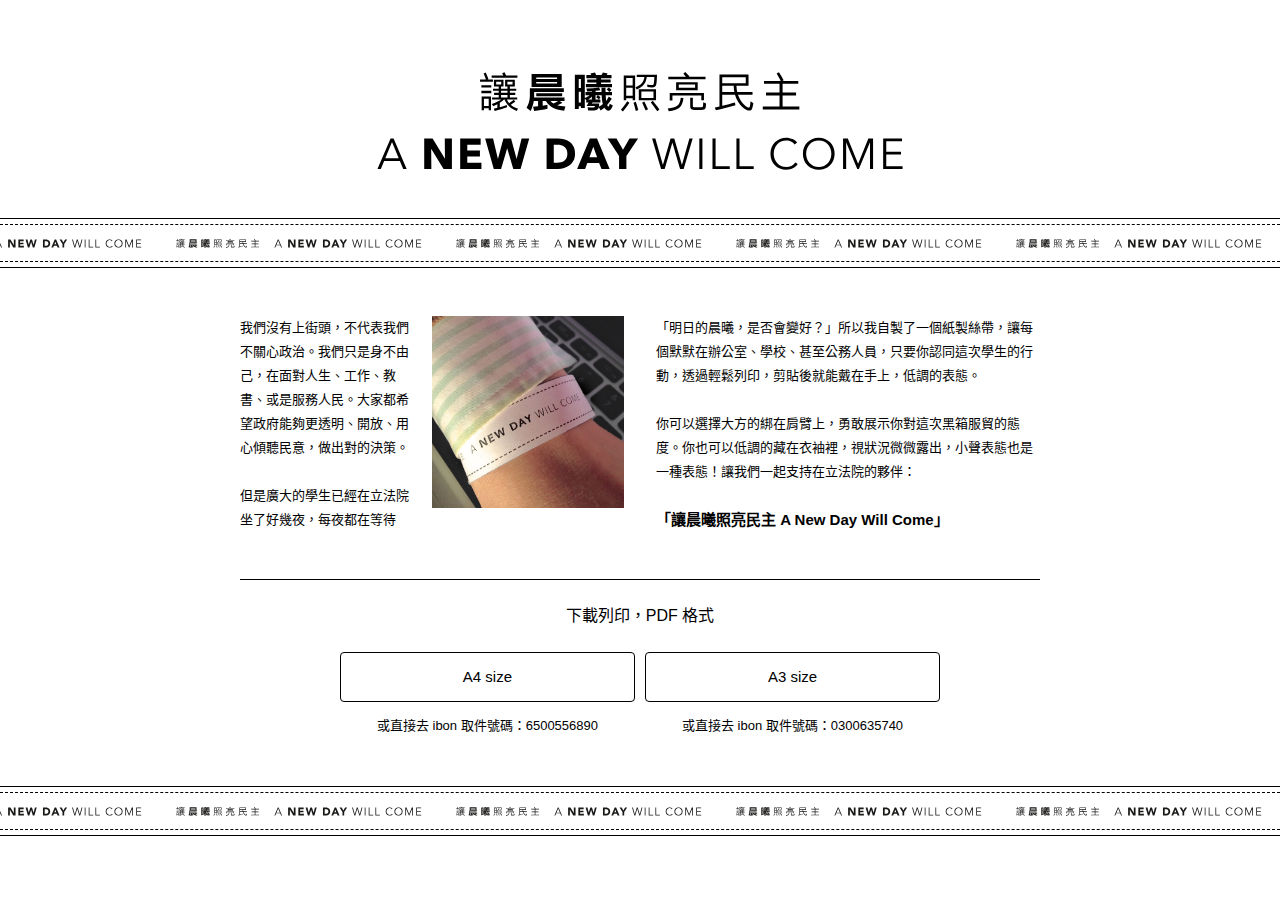
==== index.html @ ab0fb855 "gh pages init" ====
<!DOCTYPE html><html class="no-js " lang="zh-TW"><head><meta charset="utf-8"><title>讓晨曦照亮民主 A New Day Will Come</title><meta content="width=device-width, initial-scale=1, maximum-scale=1" name="viewport"><link href="stylesheets/screen.css" rel="stylesheet" type="text/css"></head><body><div class="page"><div class="header"><h1 class="logo">讓晨曦照亮民主 A New Day Will Come</h1></div><div class="ribbon"><div class="ribbon-inner"></div></div><div class="text"><div class="text-inner"><img class="a" src="images/a.jpg"><p>我們沒有上街頭，不代表我們不關心政治。我們只是身不由己，在面對人生、工作、教書、或是服務人民。大家都希望政府能夠更透明、開放、用心傾聽民意，做出對的決策。</p><p>但是廣大的學生已經在立法院坐了好幾夜，每夜都在等待「明日的晨曦，是否會變好？」所以我自製了一個紙製絲帶，讓每個默默在辦公室、學校、甚至公務人員，只要你認同這次學生的行動，透過輕鬆列印，剪貼後就能戴在手上，低調的表態。</p><p>你可以選擇大方的綁在肩臂上，勇敢展示你對這次黑箱服貿的態度。你也可以低調的藏在衣袖裡，視狀況微微露出，小聲表態也是一種表態！讓我們一起支持在立法院的夥伴：</p><h3>「讓晨曦照亮民主 A New Day Will Come」</h3></div></div><div class="download"><h2>下載列印，PDF 格式</h2><div class="download-pdf a4"><h3><a href="images/newday-ribbon-a4.pdf">A4 size</a></h3><p>或直接去 ibon 取件號碼：<b>6500556890</b></p></div><div class="download-pdf a3"><h3><a href="images/newday-ribbon-a3.pdf">A3 size</a></h3><p>或直接去 ibon 取件號碼：<b>0300635740</b></p></div></div><div class="ribbon"><div class="ribbon-inner"></div></div></div></body></html>
---- stylesheets/screen.css ----
html,body,div,span,applet,object,iframe,h1,h2,h3,h4,h5,h6,p,blockquote,pre,a,abbr,acronym,address,big,cite,code,del,dfn,em,img,ins,kbd,q,s,samp,small,strike,strong,sub,sup,tt,var,b,u,i,center,dl,dt,dd,ol,ul,li,fieldset,form,label,legend,table,caption,tbody,tfoot,thead,tr,th,td,article,aside,canvas,details,embed,figure,figcaption,footer,header,hgroup,menu,nav,output,ruby,section,summary,time,mark,audio,video{margin:0;padding:0;border:0;font:inherit;font-size:100%;vertical-align:baseline}html{line-height:1}ol,ul{list-style:none}table{border-collapse:collapse;border-spacing:0}caption,th,td{text-align:left;font-weight:normal;vertical-align:middle}q,blockquote{quotes:none}q:before,q:after,blockquote:before,blockquote:after{content:"";content:none}a img{border:none}article,aside,details,figcaption,figure,footer,header,hgroup,menu,nav,section,summary{display:block}img{display:block;max-width:100%;margin-bottom:24px}@media (min-width: 30em){img{max-width:50%}img.a{float:right;margin:0 0 1em 1em}img.b{float:left;margin:0 1em 1em 0}}body{font-family:sans-serif}.header{margin:0 auto;padding:0 2em;max-width:526px}@media (min-width: 30em){.header{padding:0 5em}}.logo{margin:0 atuo;display:block;text-indent:-119988px;overflow:hidden;text-align:left;background-image:url('../images/logo.png?1395418179');background-repeat:no-repeat;background-position:50% 50%;width:526px;height:98px;background-image:none,url('../images/logo.svg?1395418179');width:auto;height:0px;padding-top:18.631178707%;-webkit-background-size:cover;-moz-background-size:cover;-o-background-size:cover;background-size:cover;margin-top:72px;margin-bottom:48px}.ribbon{margin-bottom:24px;border:1px solid black;border-width:1px 0;padding:5px 0}.ribbon-inner{border:1px dashed black;border-width:1px 0;height:36px;background:url('../images/slogan.png?1395418179') repeat-x -600% center;background-image:none,url('../images/slogan.svg?1395418179')}.text{margin:0 2em}.text .text-inner{max-width:800px;margin:0 auto;border-bottom-style:solid;border-bottom-width:1px;padding-bottom:35px;margin-bottom:24px}@media (min-width: 30em){.text .text-inner{-webkit-columns:2;-moz-columns:2;-ms-columns:2;-o-columns:2;columns:2;-webkit-column-gap:2em;-moz-column-gap:2em;-ms-column-gap:2em;-o-column-gap:2em;column-gap:2em}}.text p{font-size:15px;line-height:24px;margin-bottom:24px}.text h3{font-size:15px;line-height:24px;margin-bottom:24px;font-weight:bold}@media (min-width: 30em){.text{margin-top:48px}.text p{font-size:13px;line-height:24px}}.download{padding:0 2em;max-width:600px;margin:0 auto;margin-bottom:24px;*zoom:1}.download:after{content:"";display:table;clear:both}.download h2{text-align:center;font-size:16px;line-height:24px;margin-bottom:24px}.download .download-pdf a{display:block;text-align:center;margin:0 auto;padding-top:12px;padding-bottom:12px;font-size:15px;line-height:24px;-webkit-border-radius:4px;-moz-border-radius:4px;-ms-border-radius:4px;-o-border-radius:4px;border-radius:4px;border:1px solid black;text-decoration:none;color:black;max-width:20em;margin-bottom:12px}.download .download-pdf a:hover{background:black;color:white;text-decoration:none}.download .download-pdf p{font-size:13px;line-height:24px;text-align:center;margin-bottom:24px}@media (min-width: 30em){.download .download-pdf{width:49.15254%;float:left;margin-right:1.69492%}.download .download-pdf:last-child{float:right;margin-right:0}}
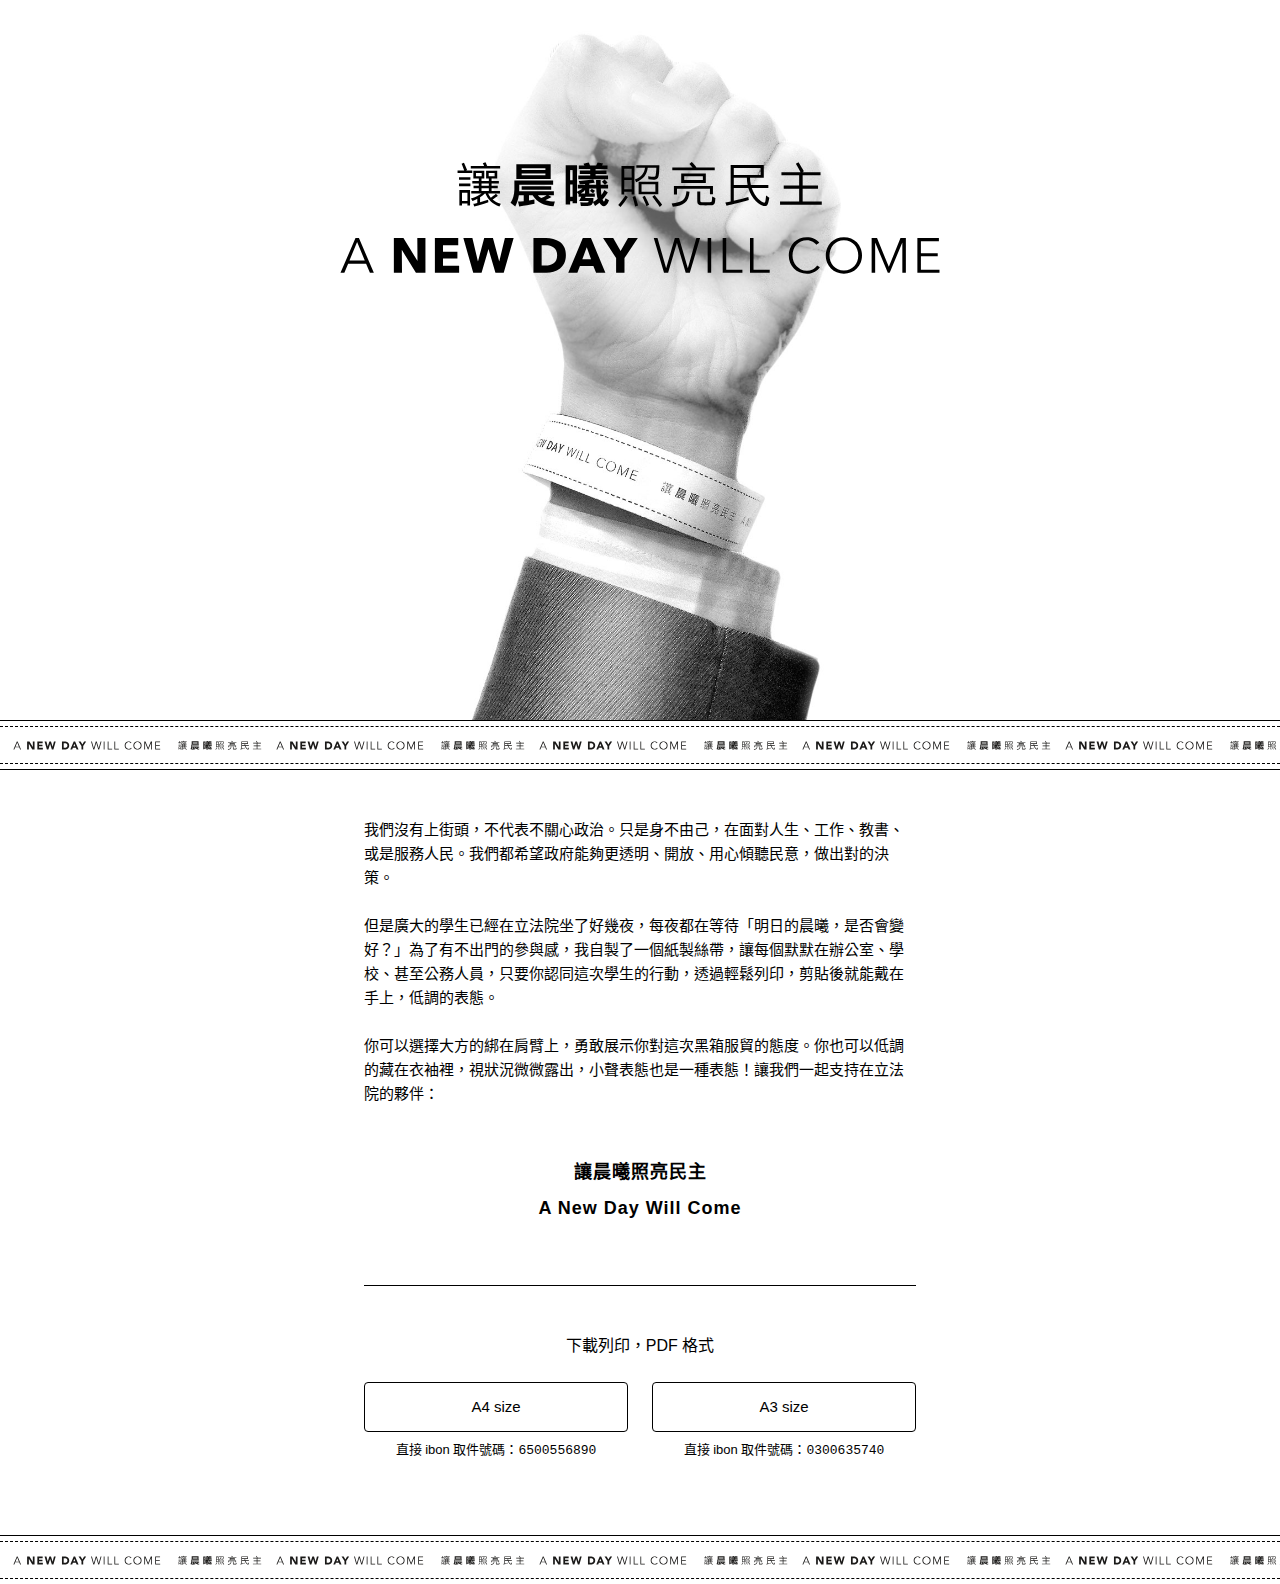
==== commit 1254c9b6: "CHANGE EVERY THING" ====
--- a/index.html
+++ b/index.html
@@ -1 +1,10 @@
-<!DOCTYPE html><html class="no-js " lang="zh-TW"><head><meta charset="utf-8"><title>讓晨曦照亮民主 A New Day Will Come</title><meta content="width=device-width, initial-scale=1, maximum-scale=1" name="viewport"><link href="stylesheets/screen.css" rel="stylesheet" type="text/css"></head><body><div class="page"><div class="header"><h1 class="logo">讓晨曦照亮民主 A New Day Will Come</h1></div><div class="ribbon"><div class="ribbon-inner"></div></div><div class="text"><div class="text-inner"><img class="a" src="images/a.jpg"><p>我們沒有上街頭，不代表我們不關心政治。我們只是身不由己，在面對人生、工作、教書、或是服務人民。大家都希望政府能夠更透明、開放、用心傾聽民意，做出對的決策。</p><p>但是廣大的學生已經在立法院坐了好幾夜，每夜都在等待「明日的晨曦，是否會變好？」所以我自製了一個紙製絲帶，讓每個默默在辦公室、學校、甚至公務人員，只要你認同這次學生的行動，透過輕鬆列印，剪貼後就能戴在手上，低調的表態。</p><p>你可以選擇大方的綁在肩臂上，勇敢展示你對這次黑箱服貿的態度。你也可以低調的藏在衣袖裡，視狀況微微露出，小聲表態也是一種表態！讓我們一起支持在立法院的夥伴：</p><h3>「讓晨曦照亮民主 A New Day Will Come」</h3></div></div><div class="download"><h2>下載列印，PDF 格式</h2><div class="download-pdf a4"><h3><a href="images/newday-ribbon-a4.pdf">A4 size</a></h3><p>或直接去 ibon 取件號碼：<b>6500556890</b></p></div><div class="download-pdf a3"><h3><a href="images/newday-ribbon-a3.pdf">A3 size</a></h3><p>或直接去 ibon 取件號碼：<b>0300635740</b></p></div></div><div class="ribbon"><div class="ribbon-inner"></div></div></div></body></html>+<!DOCTYPE html><html class="no-js " lang="zh-TW"><head><meta charset="utf-8"><title>讓晨曦照亮民主 A New Day Will Come</title><meta content="width=device-width, initial-scale=1, maximum-scale=1" name="viewport"><meta content="telephone=no" name="format-detection"><meta content="讓晨曦照亮民主 A New Day Will Come" property="og:title"><meta content="讓晨曦照亮民主 A New Day Will Come" property="og:site_name"><meta content="我們沒有上街頭，不代表不關心政治。只是身不由己，在面對人生、工作、教書、或是服務人民。我們都希望政府能夠更透明、開放、用心傾聽民意，做出對的決策。" property="og:description"><meta content="http://newday.tw/" property="og:url"><meta content="http://newday.tw/images/fb.jpg" property="og:image"><meta content="website" property="og:type"><meta content="654077837937703" property="fb:admins"><link href="stylesheets/screen.css" rel="stylesheet" type="text/css"></head><body><div class="header"><div class="container"><h1 class="logo">讓晨曦照亮民主 A New Day Will Come</h1></div></div><div class="ribbon"><div class="ribbon-inner"></div></div><div class="container"><div class="text"><p>我們沒有上街頭，不代表不關心政治。只是身不由己，在面對人生、工作、教書、或是服務人民。我們都希望政府能夠更透明、開放、用心傾聽民意，做出對的決策。</p><p>但是廣大的學生已經在立法院坐了好幾夜，每夜都在等待「明日的晨曦，是否會變好？」為了有不出門的參與感，我自製了一個紙製絲帶，讓每個默默在辦公室、學校、甚至公務人員，只要你認同這次學生的行動，透過輕鬆列印，剪貼後就能戴在手上，低調的表態。</p><p>你可以選擇大方的綁在肩臂上，勇敢展示你對這次黑箱服貿的態度。你也可以低調的藏在衣袖裡，視狀況微微露出，小聲表態也是一種表態！讓我們一起支持在立法院的夥伴：</p><h3>讓晨曦照亮民主 <br> A New Day Will Come</h3></div></div><div class="download"><div class="container"><h2>下載列印，PDF 格式</h2><div class="download-pdf a4"><h3><a href="images/newday-ribbon-a4.pdf">A4 size</a></h3><p>直接 ibon 取件號碼：<b>6500556890</b></p></div><div class="download-pdf a3"><h3><a href="images/newday-ribbon-a3.pdf">A3 size</a></h3><p>直接 ibon 取件號碼：<b>0300635740</b></p></div></div></div><div class="ribbon last"><div class="ribbon-inner"></div></div></body></html><script>
+  (function(i,s,o,g,r,a,m){i['GoogleAnalyticsObject']=r;i[r]=i[r]||function(){
+  (i[r].q=i[r].q||[]).push(arguments)},i[r].l=1*new Date();a=s.createElement(o),
+  m=s.getElementsByTagName(o)[0];a.async=1;a.src=g;m.parentNode.insertBefore(a,m)
+  })(window,document,'script','//www.google-analytics.com/analytics.js','ga');
+
+  ga('create', 'UA-165027-14', 'newday.tw');
+  ga('send', 'pageview');
+
+</script>
--- a/stylesheets/screen.css
+++ b/stylesheets/screen.css
@@ -1 +1 @@
-html,body,div,span,applet,object,iframe,h1,h2,h3,h4,h5,h6,p,blockquote,pre,a,abbr,acronym,address,big,cite,code,del,dfn,em,img,ins,kbd,q,s,samp,small,strike,strong,sub,sup,tt,var,b,u,i,center,dl,dt,dd,ol,ul,li,fieldset,form,label,legend,table,caption,tbody,tfoot,thead,tr,th,td,article,aside,canvas,details,embed,figure,figcaption,footer,header,hgroup,menu,nav,output,ruby,section,summary,time,mark,audio,video{margin:0;padding:0;border:0;font:inherit;font-size:100%;vertical-align:baseline}html{line-height:1}ol,ul{list-style:none}table{border-collapse:collapse;border-spacing:0}caption,th,td{text-align:left;font-weight:normal;vertical-align:middle}q,blockquote{quotes:none}q:before,q:after,blockquote:before,blockquote:after{content:"";content:none}a img{border:none}article,aside,details,figcaption,figure,footer,header,hgroup,menu,nav,section,summary{display:block}img{display:block;max-width:100%;margin-bottom:24px}@media (min-width: 30em){img{max-width:50%}img.a{float:right;margin:0 0 1em 1em}img.b{float:left;margin:0 1em 1em 0}}body{font-family:sans-serif}.header{margin:0 auto;padding:0 2em;max-width:526px}@media (min-width: 30em){.header{padding:0 5em}}.logo{margin:0 atuo;display:block;text-indent:-119988px;overflow:hidden;text-align:left;background-image:url('../images/logo.png?1395418179');background-repeat:no-repeat;background-position:50% 50%;width:526px;height:98px;background-image:none,url('../images/logo.svg?1395418179');width:auto;height:0px;padding-top:18.631178707%;-webkit-background-size:cover;-moz-background-size:cover;-o-background-size:cover;background-size:cover;margin-top:72px;margin-bottom:48px}.ribbon{margin-bottom:24px;border:1px solid black;border-width:1px 0;padding:5px 0}.ribbon-inner{border:1px dashed black;border-width:1px 0;height:36px;background:url('../images/slogan.png?1395418179') repeat-x -600% center;background-image:none,url('../images/slogan.svg?1395418179')}.text{margin:0 2em}.text .text-inner{max-width:800px;margin:0 auto;border-bottom-style:solid;border-bottom-width:1px;padding-bottom:35px;margin-bottom:24px}@media (min-width: 30em){.text .text-inner{-webkit-columns:2;-moz-columns:2;-ms-columns:2;-o-columns:2;columns:2;-webkit-column-gap:2em;-moz-column-gap:2em;-ms-column-gap:2em;-o-column-gap:2em;column-gap:2em}}.text p{font-size:15px;line-height:24px;margin-bottom:24px}.text h3{font-size:15px;line-height:24px;margin-bottom:24px;font-weight:bold}@media (min-width: 30em){.text{margin-top:48px}.text p{font-size:13px;line-height:24px}}.download{padding:0 2em;max-width:600px;margin:0 auto;margin-bottom:24px;*zoom:1}.download:after{content:"";display:table;clear:both}.download h2{text-align:center;font-size:16px;line-height:24px;margin-bottom:24px}.download .download-pdf a{display:block;text-align:center;margin:0 auto;padding-top:12px;padding-bottom:12px;font-size:15px;line-height:24px;-webkit-border-radius:4px;-moz-border-radius:4px;-ms-border-radius:4px;-o-border-radius:4px;border-radius:4px;border:1px solid black;text-decoration:none;color:black;max-width:20em;margin-bottom:12px}.download .download-pdf a:hover{background:black;color:white;text-decoration:none}.download .download-pdf p{font-size:13px;line-height:24px;text-align:center;margin-bottom:24px}@media (min-width: 30em){.download .download-pdf{width:49.15254%;float:left;margin-right:1.69492%}.download .download-pdf:last-child{float:right;margin-right:0}}
+html,body,div,span,applet,object,iframe,h1,h2,h3,h4,h5,h6,p,blockquote,pre,a,abbr,acronym,address,big,cite,code,del,dfn,em,img,ins,kbd,q,s,samp,small,strike,strong,sub,sup,tt,var,b,u,i,center,dl,dt,dd,ol,ul,li,fieldset,form,label,legend,table,caption,tbody,tfoot,thead,tr,th,td,article,aside,canvas,details,embed,figure,figcaption,footer,header,hgroup,menu,nav,output,ruby,section,summary,time,mark,audio,video{margin:0;padding:0;border:0;font:inherit;font-size:100%;vertical-align:baseline}html{line-height:1}ol,ul{list-style:none}table{border-collapse:collapse;border-spacing:0}caption,th,td{text-align:left;font-weight:normal;vertical-align:middle}q,blockquote{quotes:none}q:before,q:after,blockquote:before,blockquote:after{content:"";content:none}a img{border:none}article,aside,details,figcaption,figure,footer,header,hgroup,menu,nav,section,summary{display:block}img{display:block;max-width:100%;margin-bottom:24px}@media (min-width: 30em){img{max-width:50%}img.a{float:right;margin:0 0 1em 1em}img.b{float:left;margin:0 1em 1em 0}}html,body{font-family:sans-serif;height:100%}.container{*zoom:1;max-width:360px;_width:360px;padding-left:24px;padding-right:24px;margin-left:auto;margin-right:auto;position:relative;*zoom:1}.container:after{content:"";display:table;clear:both}@media (min-width: 30em){.container{max-width:552px}}.container:after{content:"";display:table;clear:both}.header{*zoom:1;height:80%}.header:after{content:"";display:table;clear:both}.header .container{height:100%;background:url('../images/newday.jpg?1395430991') no-repeat center center;-webkit-background-size:cover;-moz-background-size:cover;-o-background-size:cover;background-size:cover}.logo{margin:0 auto;display:block;text-indent:-119988px;overflow:hidden;text-align:left;background-image:url('../images/logo.png?1395430268');background-repeat:no-repeat;background-position:50% 50%;width:526px;height:98px;background-image:none,url('../images/logo.svg?1395430268');width:auto;height:0px;padding-top:18.631178707%;-webkit-background-size:contain;-moz-background-size:contain;-o-background-size:contain;background-size:contain;position:absolute;top:22.5%;left:0;width:100%}@media (min-width: 30em){.logo{margin-top:0}}.ribbon{margin-bottom:24px;border:1px solid black;border-width:1px 0;padding:5px 0}.ribbon.last{margin-bottom:0}.ribbon-inner{border:1px dashed black;border-width:1px 0;height:36px;background:url('../images/slogan.png?1395431228') repeat-x -500% center;background-image:none,url('../images/slogan.svg?1395431235')}.text{max-width:800px;margin:0 auto;border-bottom-style:solid;border-bottom-width:1px;padding-bottom:35px;margin-bottom:48px}.text p{font-size:15px;line-height:24px;margin-bottom:24px}.text h3{letter-spacing:1px;font-size:18px;line-height:24px;margin-top:48px;margin-bottom:24px;font-weight:bold;text-align:center}@media (min-width: 30em){.text{margin-top:48px}.text h3{font-size:18px;line-height:36px}}.download{margin-bottom:48px;*zoom:1}.download:after{content:"";display:table;clear:both}.download h2{text-align:center;font-size:16px;line-height:24px;margin-bottom:24px}.download .download-pdf a{display:block;text-align:center;margin:0 auto;padding-top:12px;padding-bottom:12px;font-size:15px;line-height:24px;-webkit-border-radius:4px;-moz-border-radius:4px;-ms-border-radius:4px;-o-border-radius:4px;border-radius:4px;border:1px solid black;text-decoration:none;color:black;max-width:20em;margin-bottom:6px}.download .download-pdf a:hover{background:black;color:white;text-decoration:none}.download .download-pdf p{font-size:13px;line-height:24px;text-align:center;margin-bottom:24px}.download .download-pdf p b{font-family:monospace}@media (min-width: 30em){.download .download-pdf{width:47.82609%;float:left;margin-right:4.34783%}.download .download-pdf:last-child{float:right;margin-right:0}}
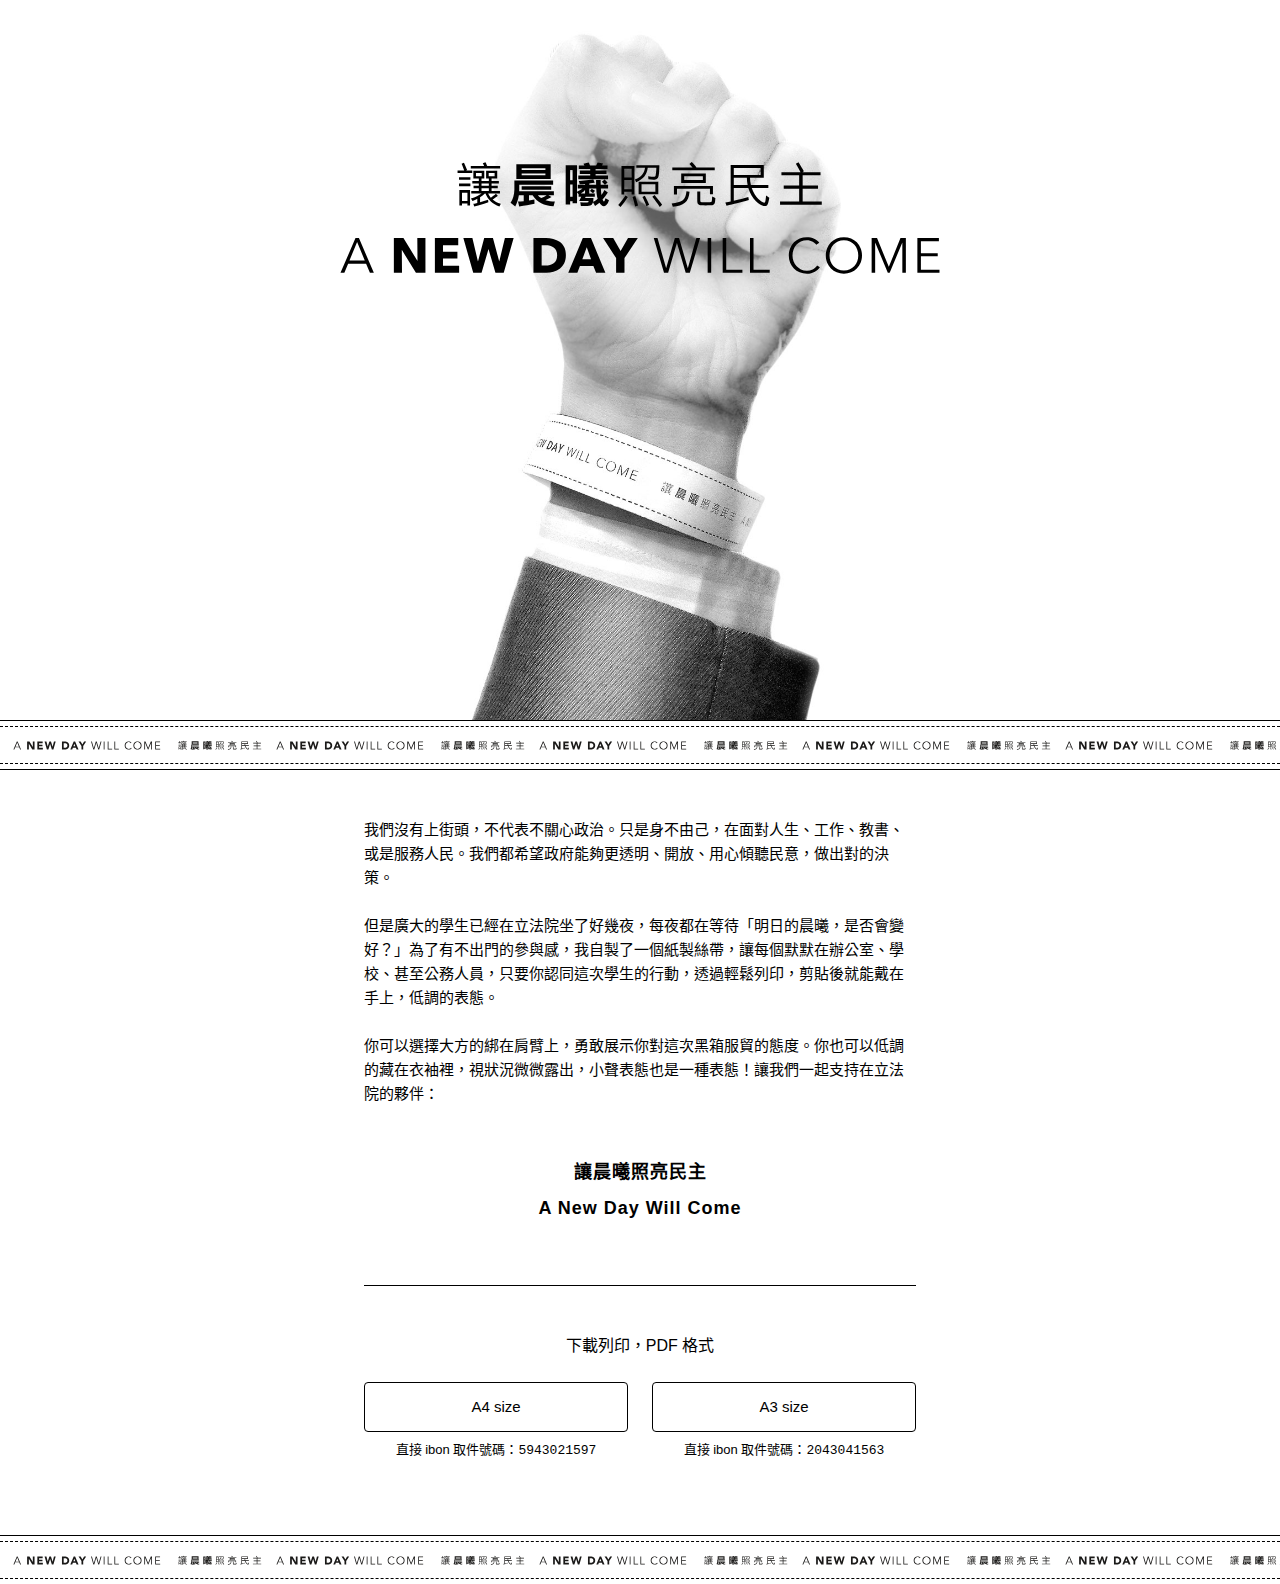
==== commit 7fc7aecd: "修理 fb 問題" ====
--- a/index.html
+++ b/index.html
@@ -1,4 +1,4 @@
-<!DOCTYPE html><html class="no-js " lang="zh-TW"><head><meta charset="utf-8"><title>讓晨曦照亮民主 A New Day Will Come</title><meta content="width=device-width, initial-scale=1, maximum-scale=1" name="viewport"><meta content="telephone=no" name="format-detection"><meta content="讓晨曦照亮民主 A New Day Will Come" property="og:title"><meta content="讓晨曦照亮民主 A New Day Will Come" property="og:site_name"><meta content="我們沒有上街頭，不代表不關心政治。只是身不由己，在面對人生、工作、教書、或是服務人民。我們都希望政府能夠更透明、開放、用心傾聽民意，做出對的決策。" property="og:description"><meta content="http://newday.tw/" property="og:url"><meta content="http://newday.tw/images/fb.jpg" property="og:image"><meta content="website" property="og:type"><meta content="654077837937703" property="fb:admins"><link href="stylesheets/screen.css" rel="stylesheet" type="text/css"></head><body><div class="header"><div class="container"><h1 class="logo">讓晨曦照亮民主 A New Day Will Come</h1></div></div><div class="ribbon"><div class="ribbon-inner"></div></div><div class="container"><div class="text"><p>我們沒有上街頭，不代表不關心政治。只是身不由己，在面對人生、工作、教書、或是服務人民。我們都希望政府能夠更透明、開放、用心傾聽民意，做出對的決策。</p><p>但是廣大的學生已經在立法院坐了好幾夜，每夜都在等待「明日的晨曦，是否會變好？」為了有不出門的參與感，我自製了一個紙製絲帶，讓每個默默在辦公室、學校、甚至公務人員，只要你認同這次學生的行動，透過輕鬆列印，剪貼後就能戴在手上，低調的表態。</p><p>你可以選擇大方的綁在肩臂上，勇敢展示你對這次黑箱服貿的態度。你也可以低調的藏在衣袖裡，視狀況微微露出，小聲表態也是一種表態！讓我們一起支持在立法院的夥伴：</p><h3>讓晨曦照亮民主 <br> A New Day Will Come</h3></div></div><div class="download"><div class="container"><h2>下載列印，PDF 格式</h2><div class="download-pdf a4"><h3><a href="images/newday-ribbon-a4.pdf">A4 size</a></h3><p>直接 ibon 取件號碼：<b>6500556890</b></p></div><div class="download-pdf a3"><h3><a href="images/newday-ribbon-a3.pdf">A3 size</a></h3><p>直接 ibon 取件號碼：<b>0300635740</b></p></div></div></div><div class="ribbon last"><div class="ribbon-inner"></div></div></body></html><script>
+<!DOCTYPE html><html class="no-js " lang="zh-TW"><head><meta charset="utf-8"><title>讓晨曦照亮民主 A New Day Will Come</title><meta content="width=device-width, initial-scale=1, maximum-scale=1" name="viewport"><meta content="telephone=no" name="format-detection"><meta content="讓晨曦照亮民主 A New Day Will Come" property="og:title"><meta content="讓晨曦照亮民主 A New Day Will Come" property="og:site_name"><meta content="我們沒有上街頭，不代表不關心政治。只是身不由己，在面對人生、工作、教書、或是服務人民。我們都希望政府能夠更透明、開放、用心傾聽民意，做出對的決策。" property="og:description"><meta content="http://newday.tw/" property="og:url"><meta content="http://newday.tw/images/fb.jpg" property="og:image"><link href="stylesheets/screen.css" rel="stylesheet" type="text/css"></head><body><div class="header"><div class="container"><h1 class="logo">讓晨曦照亮民主 A New Day Will Come</h1></div></div><div class="ribbon"><div class="ribbon-inner"></div></div><div class="container"><div class="text"><p>我們沒有上街頭，不代表不關心政治。只是身不由己，在面對人生、工作、教書、或是服務人民。我們都希望政府能夠更透明、開放、用心傾聽民意，做出對的決策。</p><p>但是廣大的學生已經在立法院坐了好幾夜，每夜都在等待「明日的晨曦，是否會變好？」為了有不出門的參與感，我自製了一個紙製絲帶，讓每個默默在辦公室、學校、甚至公務人員，只要你認同這次學生的行動，透過輕鬆列印，剪貼後就能戴在手上，低調的表態。</p><p>你可以選擇大方的綁在肩臂上，勇敢展示你對這次黑箱服貿的態度。你也可以低調的藏在衣袖裡，視狀況微微露出，小聲表態也是一種表態！讓我們一起支持在立法院的夥伴：</p><h3>讓晨曦照亮民主 <br> A New Day Will Come</h3></div></div><div class="download"><div class="container"><h2>下載列印，PDF 格式</h2><div class="download-pdf a4"><h3><a href="images/newday-ribbon-a4.pdf">A4 size</a></h3><p>直接 ibon 取件號碼：<b>5943021597</b></p></div><div class="download-pdf a3"><h3><a href="images/newday-ribbon-a3.pdf">A3 size</a></h3><p>直接 ibon 取件號碼：<b>2043041563</b></p></div></div></div><div class="ribbon last"><div class="ribbon-inner"></div></div></body></html><script>
   (function(i,s,o,g,r,a,m){i['GoogleAnalyticsObject']=r;i[r]=i[r]||function(){
   (i[r].q=i[r].q||[]).push(arguments)},i[r].l=1*new Date();a=s.createElement(o),
   m=s.getElementsByTagName(o)[0];a.async=1;a.src=g;m.parentNode.insertBefore(a,m)
--- a/stylesheets/screen.css
+++ b/stylesheets/screen.css
@@ -1 +1 @@
-html,body,div,span,applet,object,iframe,h1,h2,h3,h4,h5,h6,p,blockquote,pre,a,abbr,acronym,address,big,cite,code,del,dfn,em,img,ins,kbd,q,s,samp,small,strike,strong,sub,sup,tt,var,b,u,i,center,dl,dt,dd,ol,ul,li,fieldset,form,label,legend,table,caption,tbody,tfoot,thead,tr,th,td,article,aside,canvas,details,embed,figure,figcaption,footer,header,hgroup,menu,nav,output,ruby,section,summary,time,mark,audio,video{margin:0;padding:0;border:0;font:inherit;font-size:100%;vertical-align:baseline}html{line-height:1}ol,ul{list-style:none}table{border-collapse:collapse;border-spacing:0}caption,th,td{text-align:left;font-weight:normal;vertical-align:middle}q,blockquote{quotes:none}q:before,q:after,blockquote:before,blockquote:after{content:"";content:none}a img{border:none}article,aside,details,figcaption,figure,footer,header,hgroup,menu,nav,section,summary{display:block}img{display:block;max-width:100%;margin-bottom:24px}@media (min-width: 30em){img{max-width:50%}img.a{float:right;margin:0 0 1em 1em}img.b{float:left;margin:0 1em 1em 0}}html,body{font-family:sans-serif;height:100%}.container{*zoom:1;max-width:360px;_width:360px;padding-left:24px;padding-right:24px;margin-left:auto;margin-right:auto;position:relative;*zoom:1}.container:after{content:"";display:table;clear:both}@media (min-width: 30em){.container{max-width:552px}}.container:after{content:"";display:table;clear:both}.header{*zoom:1;height:80%}.header:after{content:"";display:table;clear:both}.header .container{height:100%;background:url('../images/newday.jpg?1395430991') no-repeat center center;-webkit-background-size:cover;-moz-background-size:cover;-o-background-size:cover;background-size:cover}.logo{margin:0 auto;display:block;text-indent:-119988px;overflow:hidden;text-align:left;background-image:url('../images/logo.png?1395430268');background-repeat:no-repeat;background-position:50% 50%;width:526px;height:98px;background-image:none,url('../images/logo.svg?1395430268');width:auto;height:0px;padding-top:18.631178707%;-webkit-background-size:contain;-moz-background-size:contain;-o-background-size:contain;background-size:contain;position:absolute;top:22.5%;left:0;width:100%}@media (min-width: 30em){.logo{margin-top:0}}.ribbon{margin-bottom:24px;border:1px solid black;border-width:1px 0;padding:5px 0}.ribbon.last{margin-bottom:0}.ribbon-inner{border:1px dashed black;border-width:1px 0;height:36px;background:url('../images/slogan.png?1395431228') repeat-x -500% center;background-image:none,url('../images/slogan.svg?1395431235')}.text{max-width:800px;margin:0 auto;border-bottom-style:solid;border-bottom-width:1px;padding-bottom:35px;margin-bottom:48px}.text p{font-size:15px;line-height:24px;margin-bottom:24px}.text h3{letter-spacing:1px;font-size:18px;line-height:24px;margin-top:48px;margin-bottom:24px;font-weight:bold;text-align:center}@media (min-width: 30em){.text{margin-top:48px}.text h3{font-size:18px;line-height:36px}}.download{margin-bottom:48px;*zoom:1}.download:after{content:"";display:table;clear:both}.download h2{text-align:center;font-size:16px;line-height:24px;margin-bottom:24px}.download .download-pdf a{display:block;text-align:center;margin:0 auto;padding-top:12px;padding-bottom:12px;font-size:15px;line-height:24px;-webkit-border-radius:4px;-moz-border-radius:4px;-ms-border-radius:4px;-o-border-radius:4px;border-radius:4px;border:1px solid black;text-decoration:none;color:black;max-width:20em;margin-bottom:6px}.download .download-pdf a:hover{background:black;color:white;text-decoration:none}.download .download-pdf p{font-size:13px;line-height:24px;text-align:center;margin-bottom:24px}.download .download-pdf p b{font-family:monospace}@media (min-width: 30em){.download .download-pdf{width:47.82609%;float:left;margin-right:4.34783%}.download .download-pdf:last-child{float:right;margin-right:0}}
+html,body,div,span,applet,object,iframe,h1,h2,h3,h4,h5,h6,p,blockquote,pre,a,abbr,acronym,address,big,cite,code,del,dfn,em,img,ins,kbd,q,s,samp,small,strike,strong,sub,sup,tt,var,b,u,i,center,dl,dt,dd,ol,ul,li,fieldset,form,label,legend,table,caption,tbody,tfoot,thead,tr,th,td,article,aside,canvas,details,embed,figure,figcaption,footer,header,hgroup,menu,nav,output,ruby,section,summary,time,mark,audio,video{margin:0;padding:0;border:0;font:inherit;font-size:100%;vertical-align:baseline}html{line-height:1}ol,ul{list-style:none}table{border-collapse:collapse;border-spacing:0}caption,th,td{text-align:left;font-weight:normal;vertical-align:middle}q,blockquote{quotes:none}q:before,q:after,blockquote:before,blockquote:after{content:"";content:none}a img{border:none}article,aside,details,figcaption,figure,footer,header,hgroup,menu,nav,section,summary{display:block}img{display:block;max-width:100%;margin-bottom:24px}@media (min-width: 30em){img{max-width:50%}img.a{float:right;margin:0 0 1em 1em}img.b{float:left;margin:0 1em 1em 0}}html,body{font-family:sans-serif;height:100%}.container{*zoom:1;max-width:360px;_width:360px;padding-left:24px;padding-right:24px;margin-left:auto;margin-right:auto;position:relative;*zoom:1}.container:after{content:"";display:table;clear:both}@media (min-width: 30em){.container{max-width:552px}}.container:after{content:"";display:table;clear:both}.header{*zoom:1;height:80%}.header:after{content:"";display:table;clear:both}.header .container{height:100%;background:url('../images/newday.jpg?1395433491') no-repeat center center;-webkit-background-size:cover;-moz-background-size:cover;-o-background-size:cover;background-size:cover}.logo{margin:0 auto;display:block;text-indent:-119988px;overflow:hidden;text-align:left;background-image:url('../images/logo.png?1395433491');background-repeat:no-repeat;background-position:50% 50%;width:526px;height:98px;background-image:none,url('../images/logo.svg?1395433491');width:auto;height:0px;padding-top:18.631178707%;-webkit-background-size:contain;-moz-background-size:contain;-o-background-size:contain;background-size:contain;position:absolute;top:22.5%;left:0;width:100%}@media (min-width: 30em){.logo{margin-top:0}}.ribbon{margin-bottom:24px;border:1px solid black;border-width:1px 0;padding:5px 0}.ribbon.last{margin-bottom:0}.ribbon-inner{border:1px dashed black;border-width:1px 0;height:36px;background:url('../images/slogan.png?1395433491') repeat-x -500% center;background-image:none,url('../images/slogan.svg?1395433491')}.text{max-width:800px;margin:0 auto;border-bottom-style:solid;border-bottom-width:1px;padding-bottom:35px;margin-bottom:48px}.text p{font-size:15px;line-height:24px;margin-bottom:24px}.text h3{letter-spacing:1px;font-size:18px;line-height:24px;margin-top:48px;margin-bottom:24px;font-weight:bold;text-align:center}@media (min-width: 30em){.text{margin-top:48px}.text h3{font-size:18px;line-height:36px}}.download{margin-bottom:48px;*zoom:1}.download:after{content:"";display:table;clear:both}.download h2{text-align:center;font-size:16px;line-height:24px;margin-bottom:24px}.download .download-pdf a{display:block;text-align:center;margin:0 auto;padding-top:12px;padding-bottom:12px;font-size:15px;line-height:24px;-webkit-border-radius:4px;-moz-border-radius:4px;-ms-border-radius:4px;-o-border-radius:4px;border-radius:4px;border:1px solid black;text-decoration:none;color:black;max-width:20em;margin-bottom:6px}.download .download-pdf a:hover{background:black;color:white;text-decoration:none}.download .download-pdf p{font-size:13px;line-height:24px;text-align:center;margin-bottom:24px}.download .download-pdf p b{font-family:monospace}@media (min-width: 30em){.download .download-pdf{width:47.82609%;float:left;margin-right:4.34783%}.download .download-pdf:last-child{float:right;margin-right:0}}
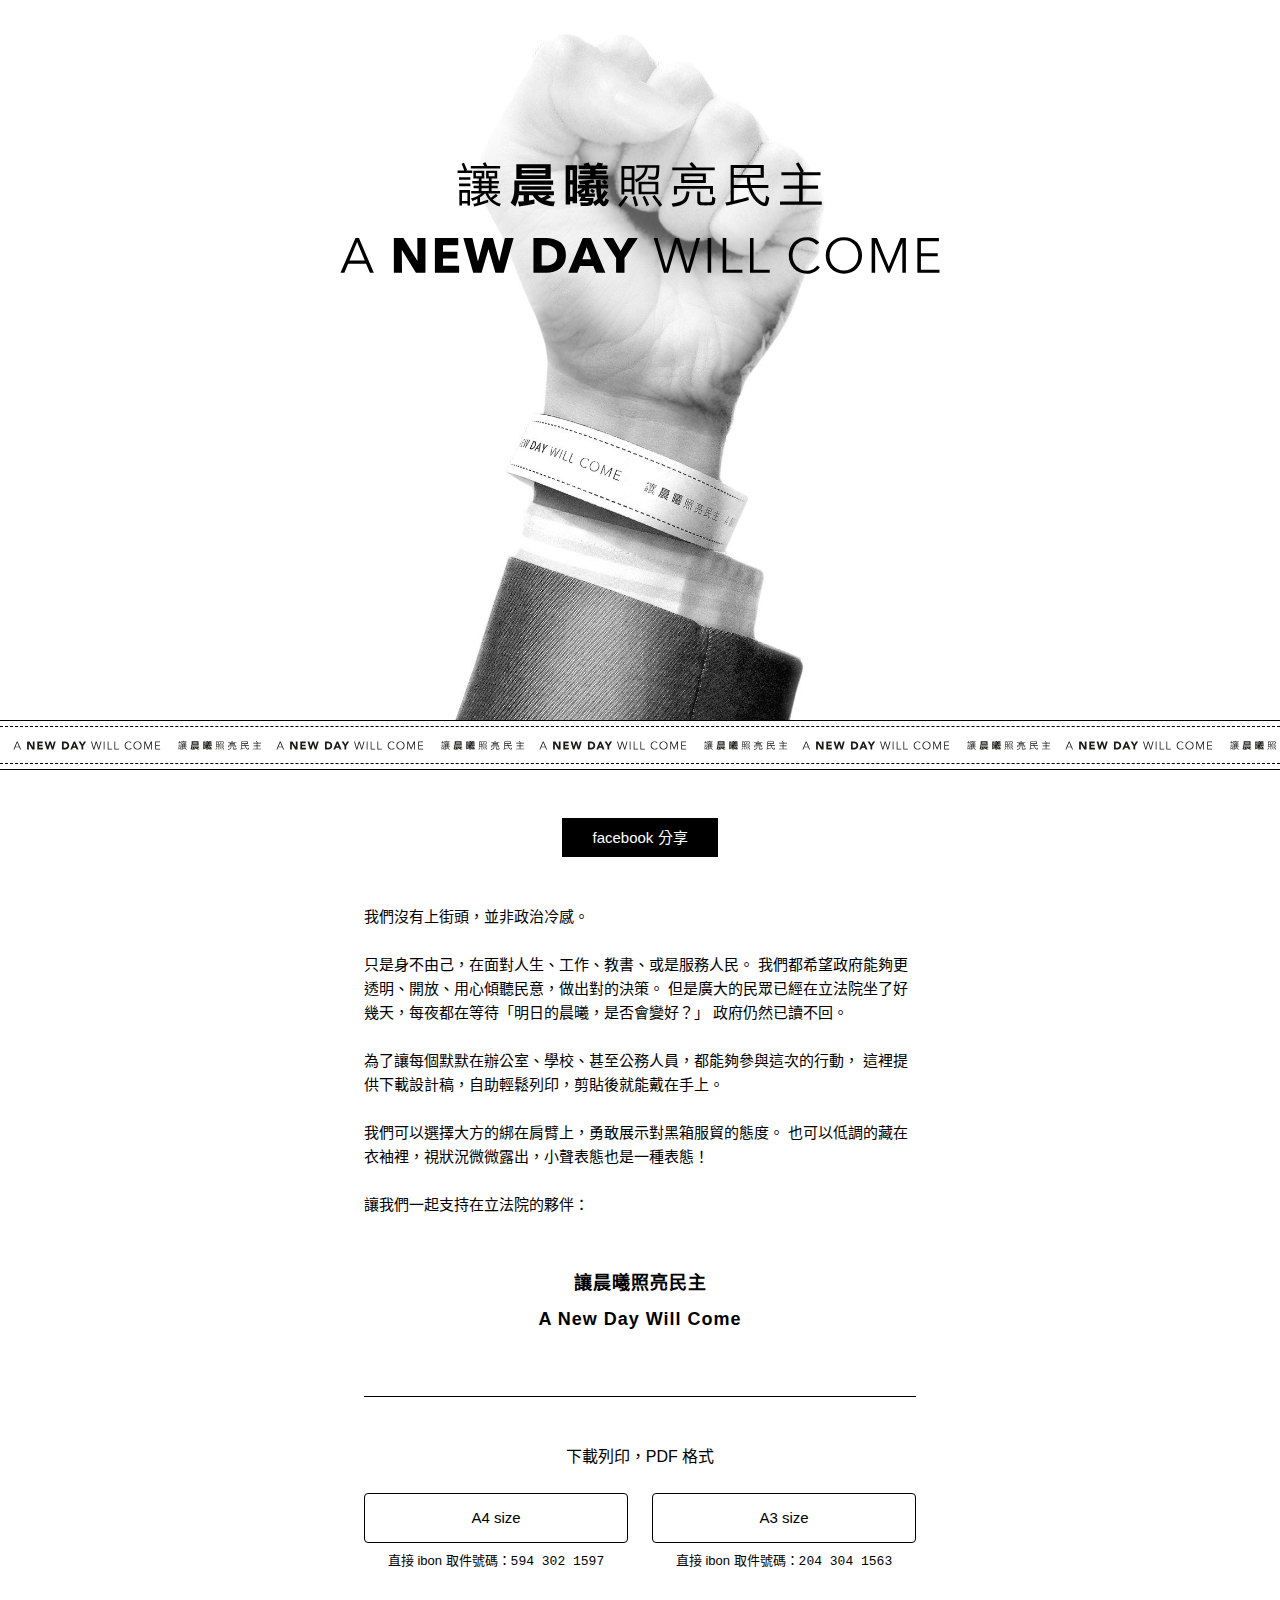
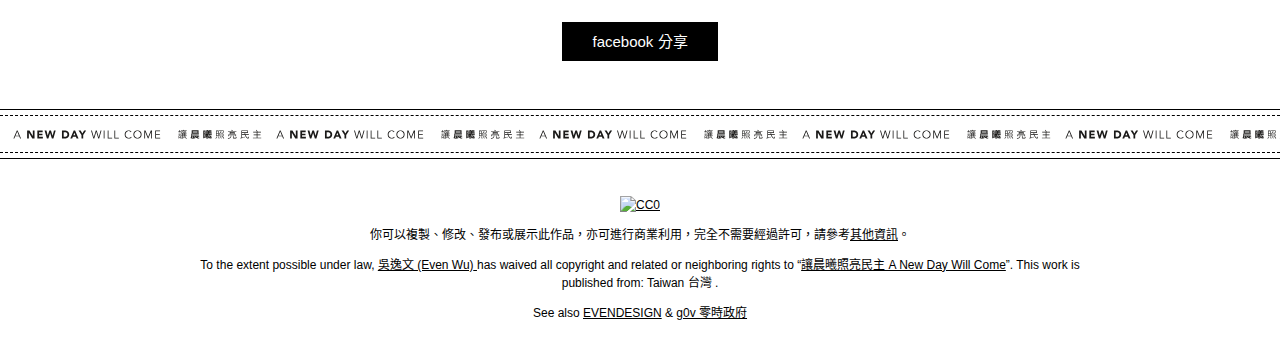
==== commit b018cd09: "改文案" ====
--- a/index.html
+++ b/index.html
@@ -1,4 +1,43 @@
-<!DOCTYPE html><html class="no-js " lang="zh-TW"><head><meta charset="utf-8"><title>讓晨曦照亮民主 A New Day Will Come</title><meta content="width=device-width, initial-scale=1, maximum-scale=1" name="viewport"><meta content="telephone=no" name="format-detection"><meta content="讓晨曦照亮民主 A New Day Will Come" property="og:title"><meta content="讓晨曦照亮民主 A New Day Will Come" property="og:site_name"><meta content="我們沒有上街頭，不代表不關心政治。只是身不由己，在面對人生、工作、教書、或是服務人民。我們都希望政府能夠更透明、開放、用心傾聽民意，做出對的決策。" property="og:description"><meta content="http://newday.tw/" property="og:url"><meta content="http://newday.tw/images/fb.jpg" property="og:image"><link href="stylesheets/screen.css" rel="stylesheet" type="text/css"></head><body><div class="header"><div class="container"><h1 class="logo">讓晨曦照亮民主 A New Day Will Come</h1></div></div><div class="ribbon"><div class="ribbon-inner"></div></div><div class="container"><div class="text"><p>我們沒有上街頭，不代表不關心政治。只是身不由己，在面對人生、工作、教書、或是服務人民。我們都希望政府能夠更透明、開放、用心傾聽民意，做出對的決策。</p><p>但是廣大的學生已經在立法院坐了好幾夜，每夜都在等待「明日的晨曦，是否會變好？」為了有不出門的參與感，我自製了一個紙製絲帶，讓每個默默在辦公室、學校、甚至公務人員，只要你認同這次學生的行動，透過輕鬆列印，剪貼後就能戴在手上，低調的表態。</p><p>你可以選擇大方的綁在肩臂上，勇敢展示你對這次黑箱服貿的態度。你也可以低調的藏在衣袖裡，視狀況微微露出，小聲表態也是一種表態！讓我們一起支持在立法院的夥伴：</p><h3>讓晨曦照亮民主 <br> A New Day Will Come</h3></div></div><div class="download"><div class="container"><h2>下載列印，PDF 格式</h2><div class="download-pdf a4"><h3><a href="images/newday-ribbon-a4.pdf">A4 size</a></h3><p>直接 ibon 取件號碼：<b>5943021597</b></p></div><div class="download-pdf a3"><h3><a href="images/newday-ribbon-a3.pdf">A3 size</a></h3><p>直接 ibon 取件號碼：<b>2043041563</b></p></div></div></div><div class="ribbon last"><div class="ribbon-inner"></div></div></body></html><script>
+<!DOCTYPE html><html class="no-js " lang="zh-TW"><head><meta charset="utf-8"><title>讓晨曦照亮民主 A New Day Will Come</title><meta content="width=device-width, initial-scale=1, maximum-scale=1" name="viewport"><meta content="telephone=no" name="format-detection"><meta content="讓晨曦照亮民主 A New Day Will Come" property="og:title"><meta content="讓晨曦照亮民主 A New Day Will Come" property="og:site_name"><meta content="我們沒有上街頭，不代表不關心政治。只是身不由己，在面對人生、工作、教書、或是服務人民。我們都希望政府能夠更透明、開放、用心傾聽民意，做出對的決策。" property="og:description"><meta content="http://newday.tw/" property="og:url"><meta content="http://newday.tw/images/fb.jpg" property="og:image"><link href="stylesheets/screen.css" rel="stylesheet" type="text/css"></head><body><div class="header"><div class="container"><h1 class="logo">讓晨曦照亮民主 A New Day Will Come</h1></div></div><div class="ribbon"><div class="ribbon-inner"></div></div><div class="share"><a href="#" onclick="window.open('https://www.facebook.com/sharer/sharer.php?u='+encodeURIComponent('{Permalink}'), 'facebook-share-dialog', 'width=626,height=436'); return false;">facebook 分享</a></div><div class="container"><div class="text"><p>我們沒有上街頭，並非政治冷感。</p>
+
+<p>只是身不由己，在面對人生、工作、教書、或是服務人民。
+我們都希望政府能夠更透明、開放、用心傾聽民意，做出對的決策。
+但是廣大的民眾已經在立法院坐了好幾天，每夜都在等待「明日的晨曦，是否會變好？」
+政府仍然已讀不回。</p>
+
+<p>為了讓每個默默在辦公室、學校、甚至公務人員，都能夠參與這次的行動，
+這裡提供下載設計稿，自助輕鬆列印，剪貼後就能戴在手上。</p>
+
+<p>我們可以選擇大方的綁在肩臂上，勇敢展示對黑箱服貿的態度。
+也可以低調的藏在衣袖裡，視狀況微微露出，小聲表態也是一種表態！</p>
+
+<p>讓我們一起支持在立法院的夥伴：</p>
+
+<h3 id="br-a-new-day-will-come">讓晨曦照亮民主 <br /> A New Day Will Come</h3>
+</div></div><div class="download"><div class="container"><h2>下載列印，PDF 格式</h2><div class="download-pdf a4"><h3><a href="images/newday-ribbon-a4.pdf">A4 size</a></h3><p>直接 ibon 取件號碼：<b>594 302 1597</b></p></div><div class="download-pdf a3"><h3><a href="images/newday-ribbon-a3.pdf">A3 size</a></h3><p>直接 ibon 取件號碼：<b>204 304 1563</b></p></div></div></div><div class="share"><a href="#" onclick="window.open('https://www.facebook.com/sharer/sharer.php?u='+encodeURIComponent('{Permalink}'), 'facebook-share-dialog', 'width=626,height=436'); return false;">facebook 分享</a></div><div class="ribbon last"><div class="ribbon-inner"></div></div><div class="foot">
+
+<p class="license" xmlns:dct="http://purl.org/dc/terms/" xmlns:vcard="http://www.w3.org/2001/vcard-rdf/3.0#">
+  <a class="banner" rel="license" href="http://creativecommons.org/publicdomain/zero/1.0/">
+    <img src="http://i.creativecommons.org/p/zero/1.0/88x31.png" style="border-style: none;" alt="CC0" />
+  </a>
+</p>
+<p>你可以複製、修改、發布或展示此作品，亦可進行商業利用，完全不需要經過許可，請參考<a href="http://creativecommons.org/publicdomain/zero/1.0/">其他資訊</a>。</p>
+<p>
+  To the extent possible under law,
+  <a rel="dct:publisher" href="http://fb.com/evenwu">
+    <span property="dct:title">吳逸文 (Even Wu)</span>
+  </a>
+  has waived all copyright and related or neighboring rights to
+  “<a href="http://newday.tw"><span property="dct:title">讓晨曦照亮民主 A New Day Will Come</span></a>”.
+  This work is published from:
+  <span property="vcard:Country" datatype="dct:ISO3166" content="TW" about="http://newday.tw">
+    Taiwan 台灣
+  </span>.
+</p>
+
+<p class="see-also"> See also <a href="http://evendesign.tw">EVENDESIGN</a> & <a href="http://g0v.tw">g0v 零時政府</a> </p>
+
+<script>
   (function(i,s,o,g,r,a,m){i['GoogleAnalyticsObject']=r;i[r]=i[r]||function(){
   (i[r].q=i[r].q||[]).push(arguments)},i[r].l=1*new Date();a=s.createElement(o),
   m=s.getElementsByTagName(o)[0];a.async=1;a.src=g;m.parentNode.insertBefore(a,m)
@@ -8,3 +47,4 @@
   ga('send', 'pageview');
 
 </script>
+</div></body></html>--- a/stylesheets/screen.css
+++ b/stylesheets/screen.css
@@ -1 +1 @@
-html,body,div,span,applet,object,iframe,h1,h2,h3,h4,h5,h6,p,blockquote,pre,a,abbr,acronym,address,big,cite,code,del,dfn,em,img,ins,kbd,q,s,samp,small,strike,strong,sub,sup,tt,var,b,u,i,center,dl,dt,dd,ol,ul,li,fieldset,form,label,legend,table,caption,tbody,tfoot,thead,tr,th,td,article,aside,canvas,details,embed,figure,figcaption,footer,header,hgroup,menu,nav,output,ruby,section,summary,time,mark,audio,video{margin:0;padding:0;border:0;font:inherit;font-size:100%;vertical-align:baseline}html{line-height:1}ol,ul{list-style:none}table{border-collapse:collapse;border-spacing:0}caption,th,td{text-align:left;font-weight:normal;vertical-align:middle}q,blockquote{quotes:none}q:before,q:after,blockquote:before,blockquote:after{content:"";content:none}a img{border:none}article,aside,details,figcaption,figure,footer,header,hgroup,menu,nav,section,summary{display:block}img{display:block;max-width:100%;margin-bottom:24px}@media (min-width: 30em){img{max-width:50%}img.a{float:right;margin:0 0 1em 1em}img.b{float:left;margin:0 1em 1em 0}}html,body{font-family:sans-serif;height:100%}.container{*zoom:1;max-width:360px;_width:360px;padding-left:24px;padding-right:24px;margin-left:auto;margin-right:auto;position:relative;*zoom:1}.container:after{content:"";display:table;clear:both}@media (min-width: 30em){.container{max-width:552px}}.container:after{content:"";display:table;clear:both}.header{*zoom:1;height:80%}.header:after{content:"";display:table;clear:both}.header .container{height:100%;background:url('../images/newday.jpg?1395433491') no-repeat center center;-webkit-background-size:cover;-moz-background-size:cover;-o-background-size:cover;background-size:cover}.logo{margin:0 auto;display:block;text-indent:-119988px;overflow:hidden;text-align:left;background-image:url('../images/logo.png?1395433491');background-repeat:no-repeat;background-position:50% 50%;width:526px;height:98px;background-image:none,url('../images/logo.svg?1395433491');width:auto;height:0px;padding-top:18.631178707%;-webkit-background-size:contain;-moz-background-size:contain;-o-background-size:contain;background-size:contain;position:absolute;top:22.5%;left:0;width:100%}@media (min-width: 30em){.logo{margin-top:0}}.ribbon{margin-bottom:24px;border:1px solid black;border-width:1px 0;padding:5px 0}.ribbon.last{margin-bottom:0}.ribbon-inner{border:1px dashed black;border-width:1px 0;height:36px;background:url('../images/slogan.png?1395433491') repeat-x -500% center;background-image:none,url('../images/slogan.svg?1395433491')}.text{max-width:800px;margin:0 auto;border-bottom-style:solid;border-bottom-width:1px;padding-bottom:35px;margin-bottom:48px}.text p{font-size:15px;line-height:24px;margin-bottom:24px}.text h3{letter-spacing:1px;font-size:18px;line-height:24px;margin-top:48px;margin-bottom:24px;font-weight:bold;text-align:center}@media (min-width: 30em){.text{margin-top:48px}.text h3{font-size:18px;line-height:36px}}.download{margin-bottom:48px;*zoom:1}.download:after{content:"";display:table;clear:both}.download h2{text-align:center;font-size:16px;line-height:24px;margin-bottom:24px}.download .download-pdf a{display:block;text-align:center;margin:0 auto;padding-top:12px;padding-bottom:12px;font-size:15px;line-height:24px;-webkit-border-radius:4px;-moz-border-radius:4px;-ms-border-radius:4px;-o-border-radius:4px;border-radius:4px;border:1px solid black;text-decoration:none;color:black;max-width:20em;margin-bottom:6px}.download .download-pdf a:hover{background:black;color:white;text-decoration:none}.download .download-pdf p{font-size:13px;line-height:24px;text-align:center;margin-bottom:24px}.download .download-pdf p b{font-family:monospace}@media (min-width: 30em){.download .download-pdf{width:47.82609%;float:left;margin-right:4.34783%}.download .download-pdf:last-child{float:right;margin-right:0}}
+html,body,div,span,applet,object,iframe,h1,h2,h3,h4,h5,h6,p,blockquote,pre,a,abbr,acronym,address,big,cite,code,del,dfn,em,img,ins,kbd,q,s,samp,small,strike,strong,sub,sup,tt,var,b,u,i,center,dl,dt,dd,ol,ul,li,fieldset,form,label,legend,table,caption,tbody,tfoot,thead,tr,th,td,article,aside,canvas,details,embed,figure,figcaption,footer,header,hgroup,menu,nav,output,ruby,section,summary,time,mark,audio,video{margin:0;padding:0;border:0;font:inherit;font-size:100%;vertical-align:baseline}html{line-height:1}ol,ul{list-style:none}table{border-collapse:collapse;border-spacing:0}caption,th,td{text-align:left;font-weight:normal;vertical-align:middle}q,blockquote{quotes:none}q:before,q:after,blockquote:before,blockquote:after{content:"";content:none}a img{border:none}article,aside,details,figcaption,figure,footer,header,hgroup,menu,nav,section,summary{display:block}img{display:block;max-width:100%;margin-bottom:24px}@media (min-width: 30em){img{max-width:50%}img.a{float:right;margin:0 0 1em 1em}img.b{float:left;margin:0 1em 1em 0}}html,body{height:100%;font-family:"AvenirNext-Regular", "Helvetica", "Arial", sans-serif;font-weight:300}.container{*zoom:1;max-width:360px;_width:360px;padding-left:24px;padding-right:24px;margin-left:auto;margin-right:auto;position:relative;*zoom:1}.container:after{content:"";display:table;clear:both}@media (min-width: 30em){.container{max-width:552px}}.container:after{content:"";display:table;clear:both}.header{*zoom:1;height:80%}.header:after{content:"";display:table;clear:both}.header .container{height:100%;background:url('../images/newday.jpg?1395434828') no-repeat center center;-webkit-background-size:cover;-moz-background-size:cover;-o-background-size:cover;background-size:cover}.logo{margin:0 auto;display:block;text-indent:-119988px;overflow:hidden;text-align:left;background-image:url('../images/logo.png?1395433915');background-repeat:no-repeat;background-position:50% 50%;width:526px;height:98px;background-image:none,url('../images/logo.svg?1395433915');width:auto;height:0px;padding-top:18.631178707%;-webkit-background-size:contain;-moz-background-size:contain;-o-background-size:contain;background-size:contain;position:absolute;top:22.5%;left:0;width:100%}@media (min-width: 30em){.logo{margin-top:0}}.ribbon{margin-bottom:24px;border:1px solid black;border-width:1px 0;padding:5px 0}.ribbon.last{margin-bottom:0}.ribbon-inner{border:1px dashed black;border-width:1px 0;height:36px;background:url('../images/slogan.png?1395433915') repeat-x -500% center;background-image:none,url('../images/slogan.svg?1395433915')}.text{max-width:800px;margin:0 auto;border-bottom-style:solid;border-bottom-width:1px;padding-bottom:35px;margin-bottom:48px}.text p{font-size:15px;line-height:24px;margin-bottom:24px}.text h3{letter-spacing:1px;font-size:18px;line-height:24px;margin-top:48px;margin-bottom:24px;font-weight:bold;text-align:center}@media (min-width: 30em){.text{margin-top:48px}.text h3{font-size:18px;line-height:36px}}.download{margin-bottom:24px;*zoom:1}.download:after{content:"";display:table;clear:both}.download h2{text-align:center;font-size:16px;line-height:24px;margin-bottom:24px}.download .download-pdf a{display:block;text-align:center;margin:0 auto;padding-top:12px;padding-bottom:12px;font-size:15px;line-height:24px;-webkit-border-radius:4px;-moz-border-radius:4px;-ms-border-radius:4px;-o-border-radius:4px;border-radius:4px;border:1px solid black;text-decoration:none;color:black;max-width:20em;margin-bottom:6px}.download .download-pdf a:hover{background:black;color:white;text-decoration:none}.download .download-pdf p{font-size:13px;line-height:24px;text-align:center;margin-bottom:24px}.download .download-pdf p b{font-family:monospace}@media (min-width: 30em){.download .download-pdf{width:47.82609%;float:left;margin-right:4.34783%}.download .download-pdf:last-child{float:right;margin-right:0}}.share{text-align:center;margin-top:48px;margin-bottom:48px}.share a{display:-moz-inline-stack;display:inline-block;vertical-align:middle;*vertical-align:auto;zoom:1;*display:inline;background:black;color:white;text-align:center;padding:.5em 2em;text-decoration:none;font-size:15px;line-height:24px}.share a:hover{text-decoration:none}.download+.share{margin-top:24px}.foot{padding:0 2em;text-align:center;padding-top:24px;padding-bottom:24px;*zoom:1;font-size:12px;line-height:18px}.foot:after{content:"";display:table;clear:both}.foot p{margin-bottom:12px;margin-top:12px}.foot .banner{display:-moz-inline-stack;display:inline-block;vertical-align:middle;*vertical-align:auto;zoom:1;*display:inline;padding:0;margin:0 auto}.foot .banner img{margin:0;padding:0;border:0;max-width:100%;display:block}@media (min-width: 30em){.foot{max-width:70%;margin:0 auto}}.foot a{color:#000}
